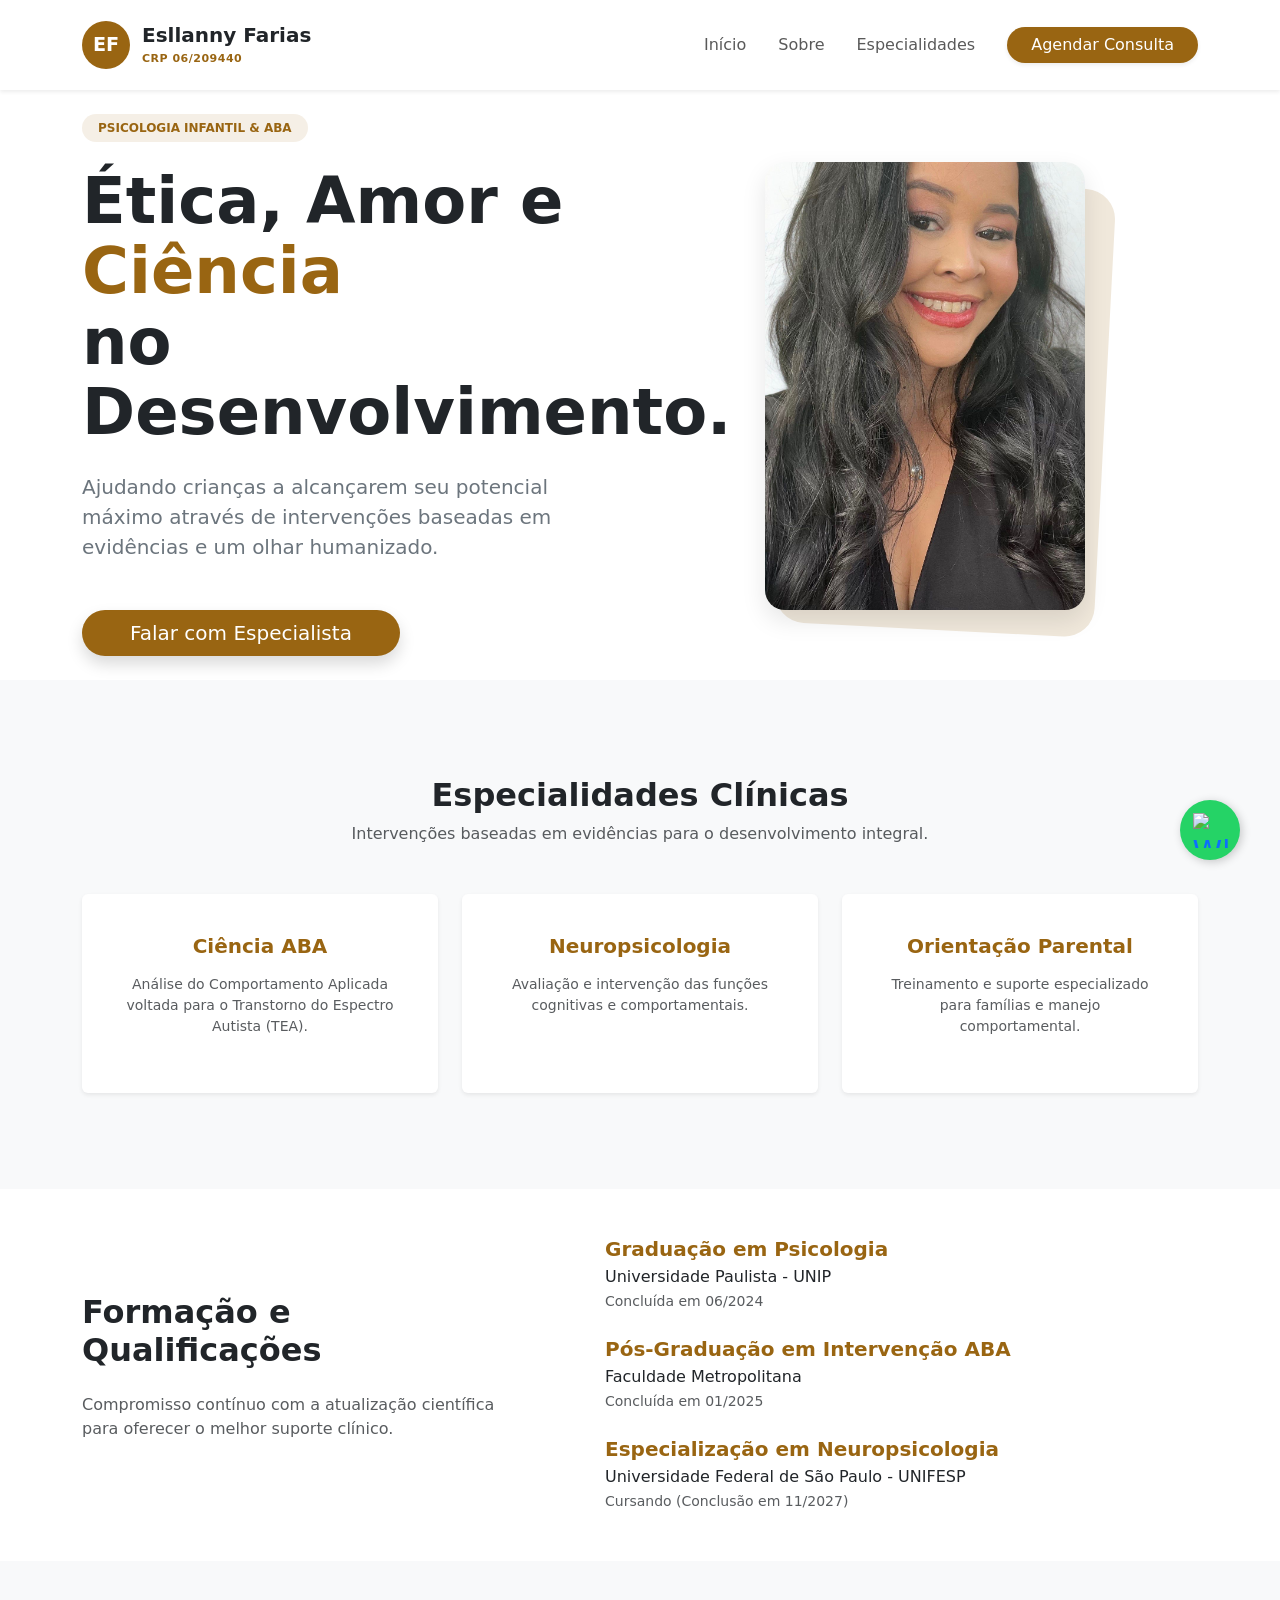
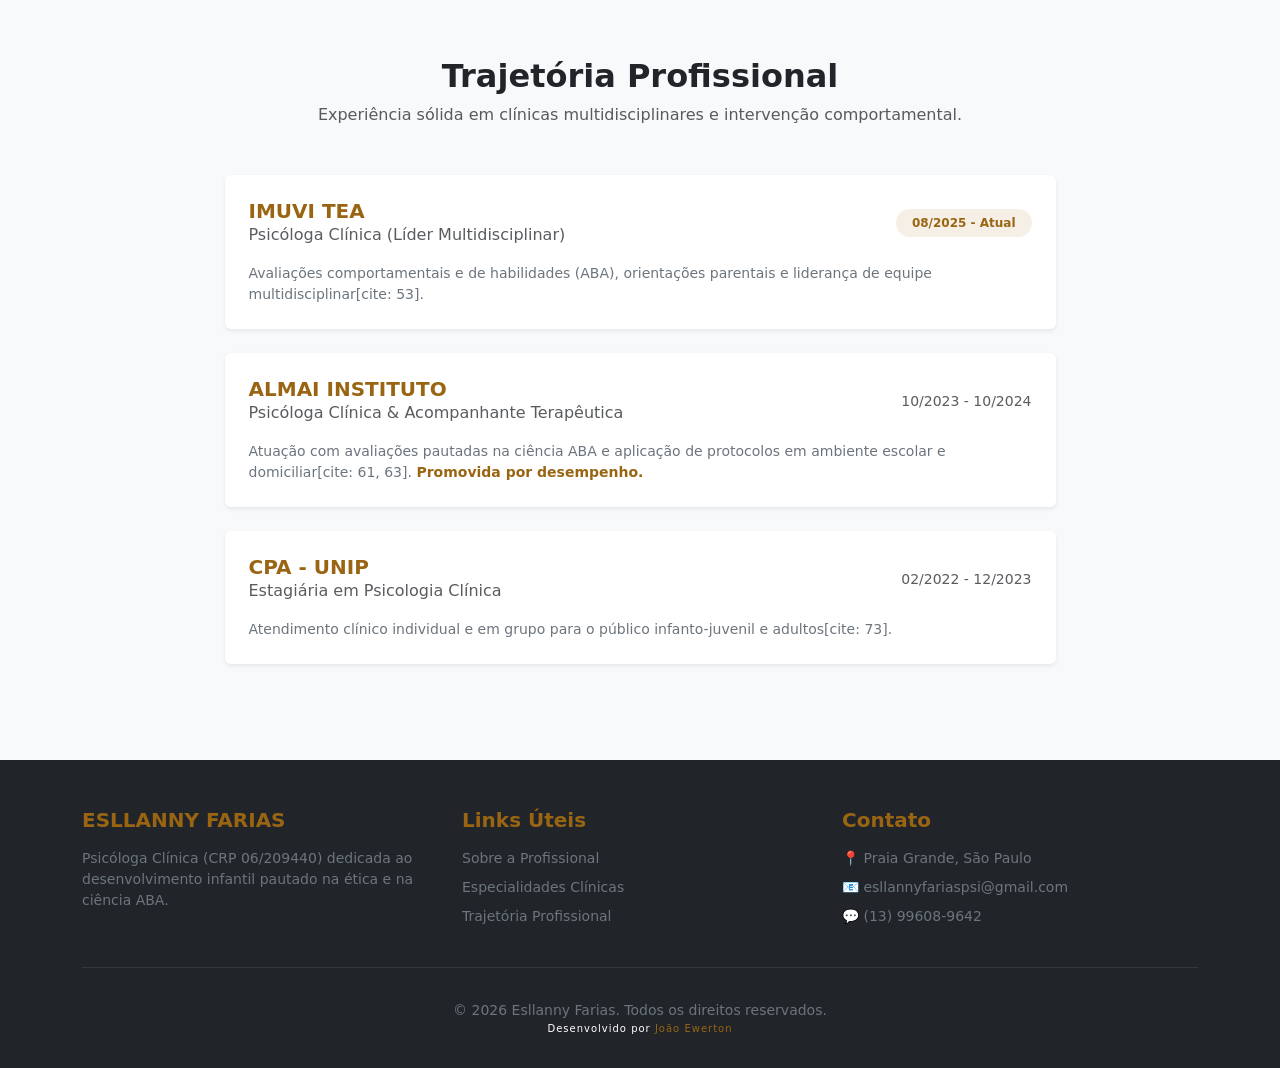
==== public/index.html @ 2ba074dd "Versão final do site - Dra. Esllanny" ====
<!DOCTYPE html>
<html lang="pt-br">
<head>
    <meta charset="UTF-8">
    <meta name="viewport" content="width=, initial-scale=1.0">
    <title>Esllanny Farias | Psicóloga Clínica</title>

    <link href="https://cdn.jsdelivr.net/npm/bootstrap@5.0.2/dist/css/bootstrap.min.css" rel="stylesheet" integrity="sha384-EVSTQN3/azprG1Anm3QDgpJLIm9Nao0Yz1ztcQTwFspd3yD65VohhpuuCOmLASjC" crossorigin="anonymous">
    <script src="https://cdn.jsdelivr.net/npm/bootstrap@5.0.2/dist/js/bootstrap.bundle.min.js" integrity="sha384-MrcW6ZMFYlzcLA8Nl+NtUVF0sA7MsXsP1UyJoMp4YLEuNSfAP+JcXn/tWtIaxVXM" crossorigin="anonymous"></script>

    <link rel="stylesheet" href="style.css">
</head>
<body>
   <nav class="navbar navbar-expand-lg navbar-light bg-white shadow-sm sticky-top py-3">
    <div class="container">
        <a class="navbar-brand d-flex align-items-center" href="#">
            <div class="logo-circle-custom">
                EF
            </div>
            <div class="lh-1">
                <span class="fw-bold d-block mb-0 text-dark">Esllanny Farias</span>
                <small class="text-marrom-destaque fw-bold" style="font-size: 11px; letter-spacing: 0.5px;">CRP 06/209440</small>
            </div>
        </a>

        <button class="navbar-toggler" type="button" data-bs-toggle="collapse" data-bs-target="#navbarNav">
            <span class="navbar-toggler-icon"></span>
        </button>

        <div class="collapse navbar-collapse" id="navbarNav">
            <ul class="navbar-nav ms-auto align-items-center">
                <li class="nav-item"><a class="nav-link px-3" href="#inicio">Início</a></li>
                <li class="nav-item"><a class="nav-link px-3" href="#sobre">Sobre</a></li>
                <li class="nav-item"><a class="nav-link px-3" href="#especialidades">Especialidades</a></li>
                <li class="nav-item ms-lg-3">
                    <a class="btn btn-marrom-vweb px-4 rounded-pill shadow-sm" href="https://wa.me/5513996089642">
                        Agendar Consulta
                    </a>
                </li>
            </ul>
        </div>
    </div>
</nav>
<header class="py-4 overflow-hidden">
    <div class="container">
        <div class="row align-items-center">
            <div class="col-lg-6 mb-4 mb-lg-0">
                <span class="badge rounded-pill badge-custom px-3 py-2 mb-4">
                    PSICOLOGIA INFANTIL & ABA
                </span>
                <h1 class="display-3 fw-bold text-dark mb-4" style="line-height: 1.1;">
                    Ética, Amor e <span class="text-marrom-destaque">Ciência</span> 
                    <br> no Desenvolvimento.
                </h1>
                <p class="lead text-secondary mb-5">
                    Ajudando crianças a alcançarem seu potencial máximo através de intervenções baseadas em evidências e um olhar humanizado.
                </p>
                <div class="d-flex gap-3">
                    <a href="https://wa.me/5513996089642" class="btn btn-marrom-vweb btn-lg px-5 rounded-pill shadow">
                        Falar com Especialista
                    </a>
                </div>
            </div>

           <div class="col-lg-6 text-center">
                <div class="hero-img-container">
                    <div class="hero-shape"></div>
                    <img src="img/perfil.jpg.jpeg" alt="Dra. Esllanny Farias" class="hero-img">
                </div>
            </div>
            </div>
        </div>
    </div>
</header>
<a href="https://wa.me/5513996089642?text=Olá!%20Gostaria%20de%20agendar%20uma%20consulta." 
   class="whatsapp-float" 
   target="_blank">
    <img src="https://upload.wikimedia.org/wikipedia/commons/6/6b/WhatsApp.svg" alt="WhatsApp">
</a>
    <section id="especialidades" class="py-5 bg-light">
    <div class="container py-5">
        <div class="text-center mb-5">
            <h2 class="fw-bold">Especialidades Clínicas</h2>
            <p class="text-muted">Intervenções baseadas em evidências para o desenvolvimento integral.</p>
        </div>
        
        <div class="row g-4">
            <div class="col-md-4">
                <div class="card h-100 border-0 shadow-sm p-4 text-center">
                    <div class="card-body">
                        <h5 class="fw-bold mb-3" style="color: #996512;">Ciência ABA</h5>
                        <p class="small text-muted">Análise do Comportamento Aplicada voltada para o Transtorno do Espectro Autista (TEA).</p>
                    </div>
                </div>
            </div>
            
            <div class="col-md-4">
                <div class="card h-100 border-0 shadow-sm p-4 text-center">
                    <div class="card-body">
                        <h5 class="fw-bold mb-3" style="color: #996512;">Neuropsicologia</h5>
                        <p class="small text-muted">Avaliação e intervenção das funções cognitivas e comportamentais.</p>
                    </div>
                </div>
            </div>
            
            <div class="col-md-4">
                <div class="card h-100 border-0 shadow-sm p-4 text-center">
                    <div class="card-body">
                        <h5 class="fw-bold mb-3" style="color: #996512;">Orientação Parental</h5>
                        <p class="small text-muted">Treinamento e suporte especializado para famílias e manejo comportamental.</p>
                    </div>
                </div>
            </div>
        </div>
    </div>
</section>
<section id="formacao" class="py-5 bg-white">
    <div class="container">
        <div class="row align-items-center">
            <div class="col-lg-5 mb-4 mb-lg-0">
                <h2 class="fw-bold mb-4">Formação e Qualificações</h2>
                <p class="text-muted">Compromisso contínuo com a atualização científica para oferecer o melhor suporte clínico.</p>
                <div class="h-1 w-25" style="background-color: #996512;"></div>
            </div>
            <div class="col-lg-7">
                <div class="ps-lg-5">
                    <div class="mb-4">
                        <h5 class="fw-bold mb-1">Graduação em Psicologia</h5>
                        <p class="mb-0 text-dark">Universidade Paulista - UNIP</p>
                        <small class="text-muted">Concluída em 06/2024</small>
                    </div>
                    <div class="mb-4">
                        <h5 class="fw-bold mb-1" style="color: #996512;">Pós-Graduação em Intervenção ABA</h5>
                        <p class="mb-0 text-dark">Faculdade Metropolitana</p>
                        <small class="text-muted">Concluída em 01/2025</small>
                    </div>
                    <div class="mb-0">
                        <h5 class="fw-bold mb-1">Especialização em Neuropsicologia</h5>
                        <p class="mb-0 text-dark">Universidade Federal de São Paulo - UNIFESP</p>
                        <small class="text-muted">Cursando (Conclusão em 11/2027)</small>
                    </div>
                </div>
            </div>
        </div>
    </div>
</section>
<section id="experiencia" class="py-5 bg-light">
    <div class="container py-5">
        <div class="text-center mb-5">
            <h2 class="fw-bold">Trajetória Profissional</h2>
            <p class="text-muted">Experiência sólida em clínicas multidisciplinares e intervenção comportamental.</p>
        </div>

        <div class="row justify-content-center">
            <div class="col-lg-9">
                <div class="card border-0 shadow-sm mb-4">
                    <div class="card-body p-4">
                        <div class="d-md-flex justify-content-between align-items-center mb-3">
                            <div>
                                <h5 class="fw-bold mb-0" style="color: #996512;">IMUVI TEA</h5>
                                <span class="text-muted">Psicóloga Clínica (Líder Multidisciplinar)</span>
                            </div>
                            <span class="badge rounded-pill bg-soft-marrom text-custom px-3 py-2 mt-2 mt-md-0">08/2025 - Atual</span>
                        </div>
                        <p class="small text-secondary mb-0">Avaliações comportamentais e de habilidades (ABA), orientações parentais e liderança de equipe multidisciplinar[cite: 53].</p>
                    </div>
                </div>

                <div class="card border-0 shadow-sm mb-4">
                    <div class="card-body p-4">
                        <div class="d-md-flex justify-content-between align-items-center mb-3">
                            <div>
                                <h5 class="fw-bold mb-0">ALMAI INSTITUTO</h5>
                                <span class="text-muted">Psicóloga Clínica & Acompanhante Terapêutica</span>
                            </div>
                            <span class="text-muted small">10/2023 - 10/2024</span>
                        </div>
                        <p class="small text-secondary mb-0">Atuação com avaliações pautadas na ciência ABA e aplicação de protocolos em ambiente escolar e domiciliar[cite: 61, 63]. <strong class="text-custom">Promovida por desempenho.</strong></p>
                    </div>
                </div>

                <div class="card border-0 shadow-sm">
                    <div class="card-body p-4">
                        <div class="d-md-flex justify-content-between align-items-center mb-3">
                            <div>
                                <h5 class="fw-bold mb-0">CPA - UNIP</h5>
                                <span class="text-muted">Estagiária em Psicologia Clínica</span>
                            </div>
                            <span class="text-muted small">02/2022 - 12/2023</span>
                        </div>
                        <p class="small text-secondary mb-0">Atendimento clínico individual e em grupo para o público infanto-juvenil e adultos[cite: 73].</p>
                    </div>
                </div>
            </div>
        </div>
    </div>
</section>
<footer id="contato" class="bg-dark text-white pt-5 pb-3">
    <div class="container">
        <div class="row g-4 mb-4">
            <div class="col-lg-4">
                <h5 class="fw-bold mb-3" style="color: #996512;">ESLLANNY FARIAS</h5>
                <p class="small text-secondary">
                    Psicóloga Clínica (CRP 06/209440) dedicada ao desenvolvimento infantil pautado na ética e na ciência ABA. 
                </p>
            </div>

            <div class="col-lg-4">
                <h5 class="fw-bold mb-3">Links Úteis</h5>
                <ul class="list-unstyled small">
                    <li class="mb-2"><a href="#sobre" class="text-secondary text-decoration-none">Sobre a Profissional</a></li>
                    <li class="mb-2"><a href="#especialidades" class="text-secondary text-decoration-none">Especialidades Clínicas</a></li>
                    <li class="mb-2"><a href="#experiencia" class="text-secondary text-decoration-none">Trajetória Profissional</a></li>
                </ul>
            </div>

            <div class="col-lg-4">
                <h5 class="fw-bold mb-3">Contato</h5>
                <ul class="list-unstyled small text-secondary">
                    <li class="mb-2">📍 Praia Grande, São Paulo </li>
                    <li class="mb-2">📧 esllannyfariaspsi@gmail.com </li>
                    <li class="mb-2">💬 (13) 99608-9642 </li>
                </ul>
            </div>
        </div>

        <hr class="border-secondary">

        <div class="text-center pt-3">
            <p class="small text-secondary mb-0">
                &copy; 2026 Esllanny Farias. Todos os direitos reservados.
            </p>
            <p class="small fw-light" style="font-size: 10px; letter-spacing: 1px;">
                Desenvolvido por <span style="color: #996512;">João Ewerton</span>
            </p>
        </div>
    </div>
</footer>
</header>
</body>
</html>
---- public/style.css ----
/* Definindo a cor de destaque da VitruvianWeb */
:root {
    --marrom-destaque: #996512;
}

/* Substituindo o texto que era verde */
.text-custom {
    color: var(--marrom-destaque) !important;
}

/* Substituindo o botão que era verde */
.btn-custom {
    background-color: var(--marrom-destaque) !important;
    border-color: var(--marrom-destaque) !important;
    color: white !important;
}

.btn-custom:hover {
    filter: brightness(85%);
}

/* Destaque para o círculo atrás da foto */
.bg-custom-light {
    background-color: var(--marrom-destaque) !important;
    opacity: 0.1;
}

:root {
    --marrom-vweb: #996512;
}

/* Força a cor idêntica em textos e títulos */
.text-custom, h5.fw-bold {
    color: var(--marrom-vweb) !important;
}

/* Garante que o botão não tenha bordas de outra cor */
.btn-custom {
    background-color: var(--marrom-vweb) !important;
    border: 1px solid var(--marrom-vweb) !important; 
    box-shadow: none !important; /* Remove sombras que "sujam" a cor */
}

/* Adicione ao final do seu style.css */
.bg-soft-marrom {
    background-color: rgba(153, 101, 18, 0.1) !important;
    color: #996512 !important;
}

.text-custom {
    color: #996512 !important;
}

:root {
    --marrom-vweb: #996512; 
}

/* Círculo do logo com o SEU marrom */
.logo-circle-custom {
    width: 48px;
    height: 48px;
    background-color: var(--marrom-vweb);
    border-radius: 50%;
    display: flex;
    align-items: center;
    justify-content: center;
    color: white;
    font-weight: bold;
    font-size: 1.2rem;
    margin-right: 12px;
}

/* Texto de destaque em marrom (CRP e outros) */
.text-marrom-destaque {
    color: var(--marrom-vweb) !important;
}

/* Botão com o SEU marrom */
.btn-marrom-vweb {
    background-color: var(--marrom-vweb) !important;
    color: white !important;
    border: none;
}
/* Elemento decorativo atrás da foto */
.hero-shape {
    position: absolute;
    top: 10%;
    right: -5%;
    width: 100%;
    height: 100%;
    background-color: var(--marrom-vweb);
    opacity: 0.1; /* Deixa o marrom bem clarinho ao fundo */
    border-radius: 30px;
    z-index: 0;
    transform: rotate(3deg);
}

/* Estilo da foto conforme a referência */
.hero-img-container {
    position: relative;
    z-index: 1;
}

.hero-img {
    border-radius: 30px; /* Bordas arredondadas suaves como na foto */
    box-shadow: 0 20px 40px rgba(0,0,0,0.1);
    position: relative;
    z-index: 2;
}

/* Badge de destaque */
.badge-custom {
    background-color: rgba(153, 101, 18, 0.1);
    color: var(--marrom-vweb);
    font-weight: 600;
    border: none;
}
/* Container da imagem para limitar o tamanho do fundo */
.hero-img-container {
    position: relative;
    display: inline-block; /* Importante para o shape não esticar */
    z-index: 1;
}

/* O fundo decorativo marrom */
.hero-shape {
    position: absolute;
    top: 20px;
    right: -20px;
    width: 100%;
    height: 100%;
    background-color: #996512;
    opacity: 0.15;
    border-radius: 30px;
    z-index: -1; /* Fica atrás da foto */
    transform: rotate(3deg);
}

/* A foto da Esllanny */
.hero-img {
    width: 100%;
    max-width: 400px;
    height: auto;
    border-radius: 30px; /* Bordas arredondadas como na referência */
    box-shadow: 0 15px 35px rgba(0,0,0,0.1);
    display: block;
}
/* Diminuindo a imagem e garantindo o encaixe */
.hero-img {
    width: 100%;
    max-width: 320px; /* Diminuímos de 400px para 320px */
    height: auto;
    border-radius: 20px; /* Bordas um pouco menos arredondadas para combinar com o tamanho */
    box-shadow: 0 10px 25px rgba(0,0,0,0.1);
    display: block;
    margin: 0 auto; /* Centraliza na coluna */
}

/* Ajustando o fundo decorativo para o novo tamanho */
.hero-img-container {
    position: relative;
    display: inline-block;
    margin-top: 10px; /* Reduz espaço acima da foto */
}
/* Estilo do Botão Flutuante */
.whatsapp-float {
    position: fixed;
    width: 60px;
    height: 60px;
    bottom: 40px;
    right: 40px;
    background-color: #25d366; /* Cor oficial do WhatsApp */
    border-radius: 50px;
    text-align: center;
    font-size: 30px;
    box-shadow: 2px 2px 10px rgba(0, 0, 0, 0.2);
    z-index: 1000; /* Garante que fique por cima de tudo */
    display: flex;
    align-items: center;
    justify-content: center;
    transition: all 0.3s ease;
}

.whatsapp-float:hover {
    transform: scale(1.1); /* Efeito de crescer ao passar o rato */
    background-color: #128c7e;
}

.whatsapp-float img {
    width: 35px;
    height: 35px;
}

/* Ajuste para telemóveis: botão um pouco menor */
@media screen and (max-width: 767px) {
    .whatsapp-float {
        width: 50px;
        height: 50px;
        bottom: 20px;
        right: 20px;
    }
}
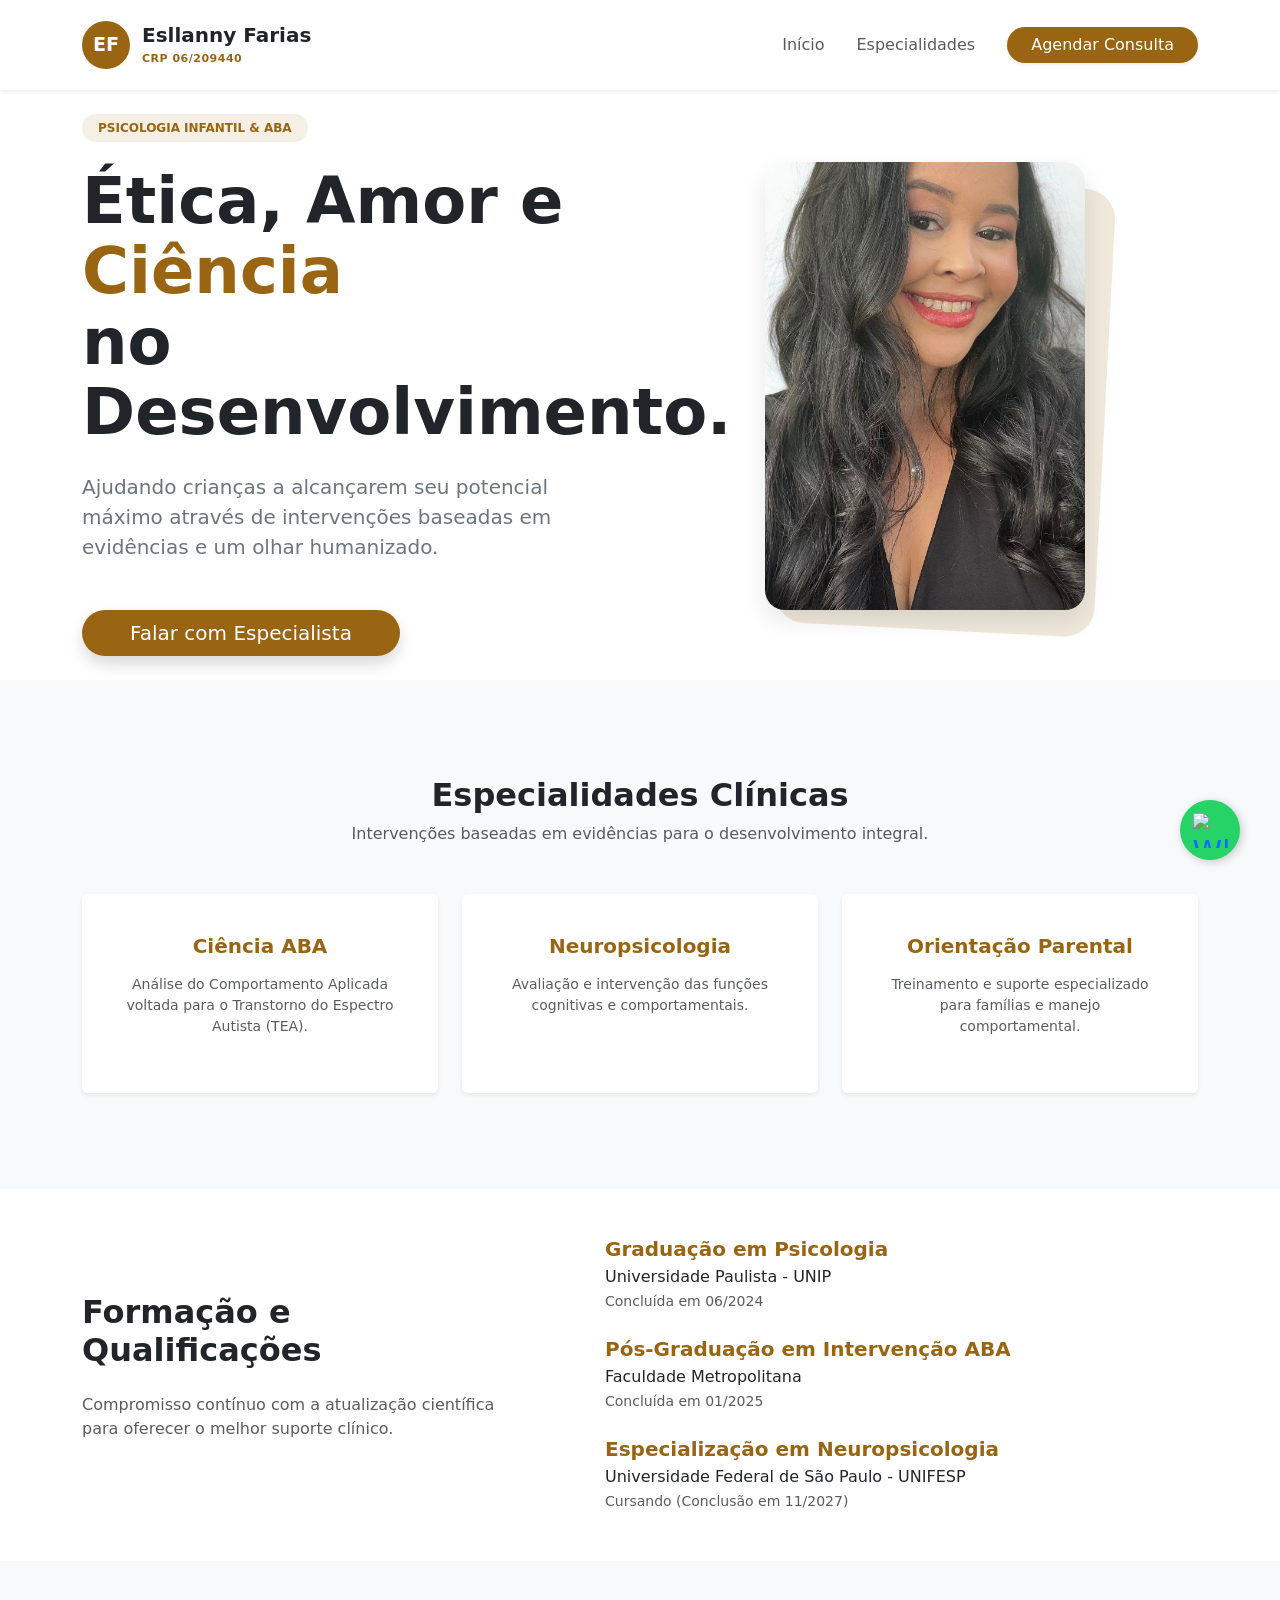
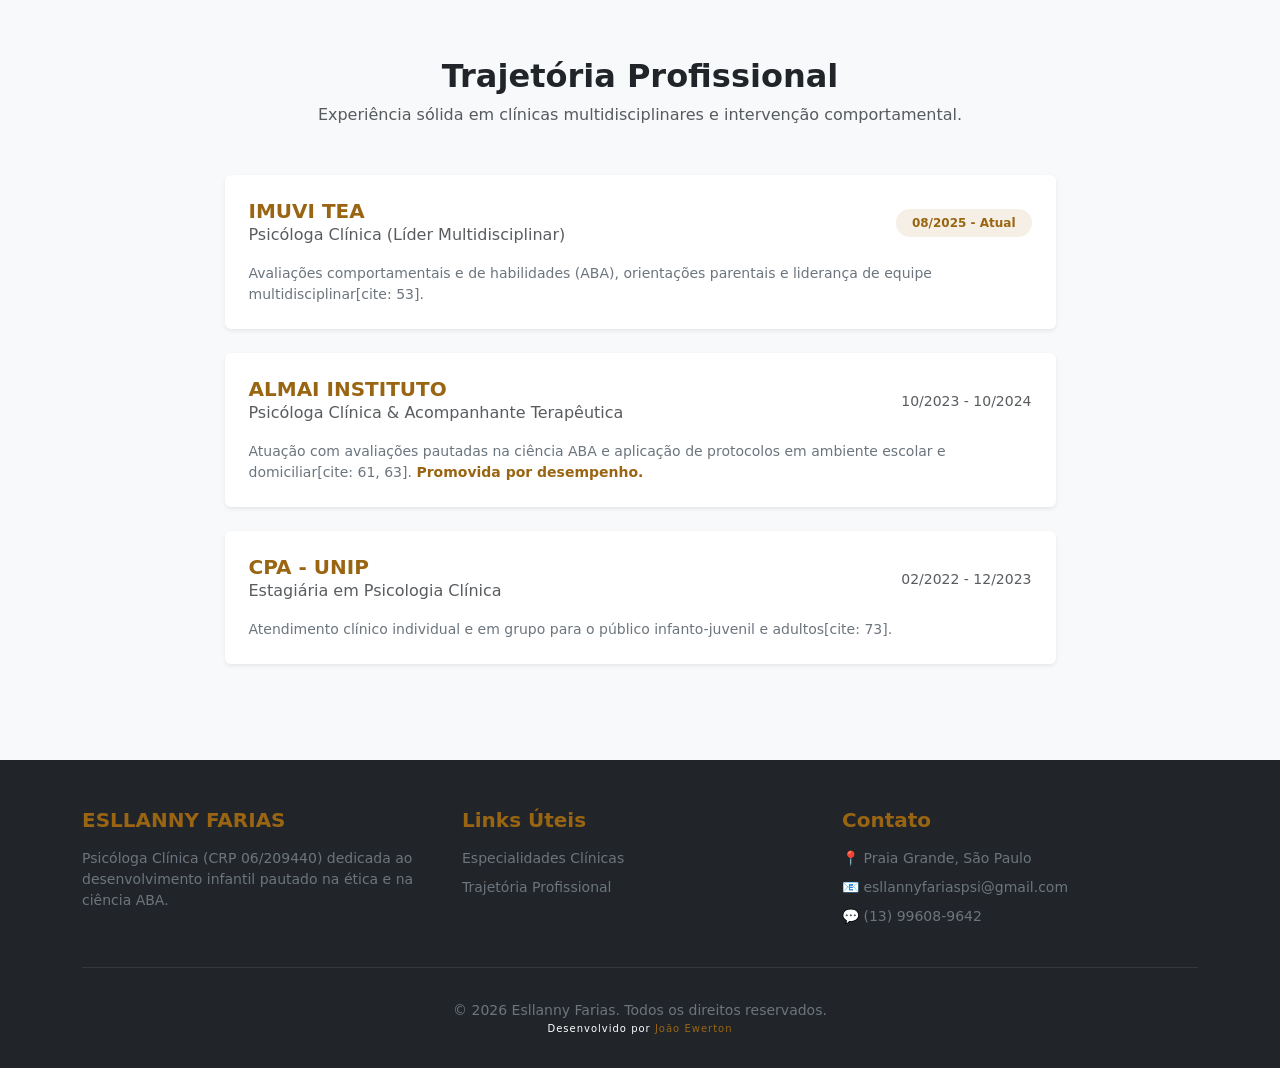
==== commit f22897cc: "Remove 'Sobre' links from index.html" ====
--- a/public/index.html
+++ b/public/index.html
@@ -30,7 +30,6 @@
         <div class="collapse navbar-collapse" id="navbarNav">
             <ul class="navbar-nav ms-auto align-items-center">
                 <li class="nav-item"><a class="nav-link px-3" href="#inicio">Início</a></li>
-                <li class="nav-item"><a class="nav-link px-3" href="#sobre">Sobre</a></li>
                 <li class="nav-item"><a class="nav-link px-3" href="#especialidades">Especialidades</a></li>
                 <li class="nav-item ms-lg-3">
                     <a class="btn btn-marrom-vweb px-4 rounded-pill shadow-sm" href="https://wa.me/5513996089642">
@@ -208,7 +207,6 @@
             <div class="col-lg-4">
                 <h5 class="fw-bold mb-3">Links Úteis</h5>
                 <ul class="list-unstyled small">
-                    <li class="mb-2"><a href="#sobre" class="text-secondary text-decoration-none">Sobre a Profissional</a></li>
                     <li class="mb-2"><a href="#especialidades" class="text-secondary text-decoration-none">Especialidades Clínicas</a></li>
                     <li class="mb-2"><a href="#experiencia" class="text-secondary text-decoration-none">Trajetória Profissional</a></li>
                 </ul>
@@ -238,4 +236,4 @@
 </footer>
 </header>
 </body>
-</html>+</html>
